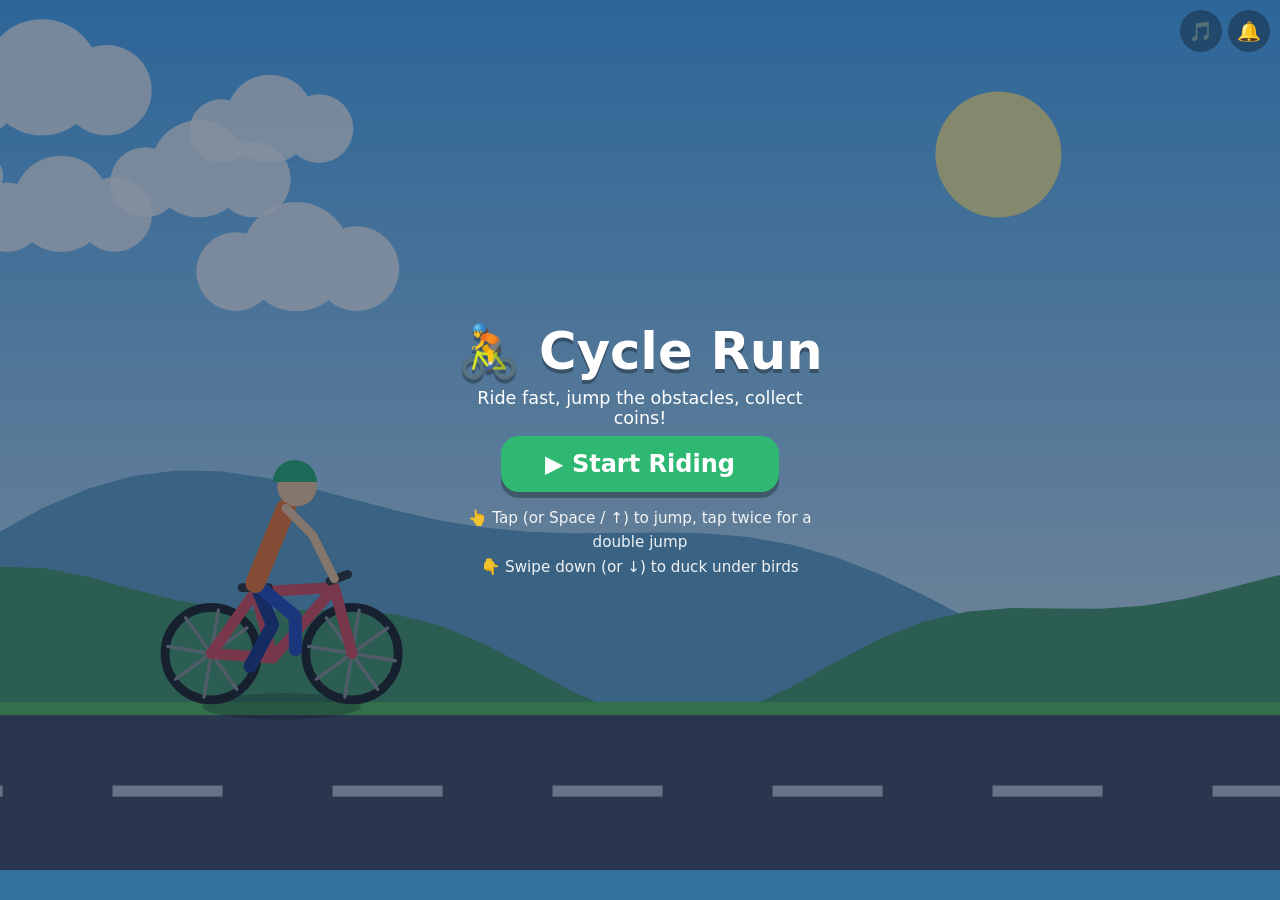
==== Cycle-Run/index.html @ c11e1d07 "Create index.html" ====
<!DOCTYPE html>
<html lang="en">
<head>
<meta charset="utf-8">
<meta name="viewport" content="width=device-width, initial-scale=1, maximum-scale=1, user-scalable=no">
<title>Cycle Run - Bicycle Runner Game</title>
<style>
*{box-sizing:border-box;-webkit-tap-highlight-color:transparent}
html,body{margin:0;height:100%;overflow:hidden;background:#5ec2ff;touch-action:none;user-select:none;-webkit-user-select:none;font-family:"Trebuchet MS",system-ui,sans-serif;color:#fff}
canvas{position:fixed;left:0;top:0;width:100%;height:100%;display:block}
#ov{position:fixed;inset:0;display:flex;align-items:center;justify-content:center;background:rgba(10,30,60,.5);padding:12px;overflow:auto}
.card{text-align:center;max-width:380px;width:100%}
h1{margin:0 0 6px;font-size:clamp(2rem,9vw,3.2rem);text-shadow:0 4px 0 rgba(0,0,0,.3)}
#msg{margin:0 0 8px;font-size:1.1rem}
#stats{font-size:1.2rem;font-weight:800;line-height:1.7;margin-bottom:8px}
#go{border:0;border-radius:18px;font:inherit;font-weight:800;font-size:1.5rem;padding:14px 44px;color:#fff;background:#2eb872;cursor:pointer;box-shadow:0 6px 0 rgba(0,0,0,.3)}
#go:active{transform:translateY(4px);box-shadow:0 2px 0 rgba(0,0,0,.3)}
.how{margin:14px 0 0;font-size:.95rem;line-height:1.6;opacity:.92}
.sb{position:fixed;top:10px;border:0;border-radius:50%;width:42px;height:42px;font-size:1.2rem;background:rgba(0,0,0,.3);color:#fff;cursor:pointer;z-index:5}
#mute{right:10px}#mus{right:58px}
</style>
</head>
<body>
<canvas id="c"></canvas>
<button class="sb" id="mus" aria-label="Music">🎵</button>
<button class="sb" id="mute" aria-label="Sound effects">🔔</button>
<div id="ov">
  <div class="card">
    <h1>🚴 Cycle Run</h1>
    <p id="msg">Ride fast, jump the obstacles, collect coins!</p>
    <div id="stats"></div>
    <button id="go">▶ Start Riding</button>
    <p class="how">👆 Tap (or Space / ↑) to jump, tap twice for a double jump<br>👇 Swipe down (or ↓) to duck under birds</p>
  </div>
</div>
<script>
(function () {
  var $ = function (i) { return document.getElementById(i); };
  var cv = $('c'), cx = cv.getContext('2d'), W = 0, H = 0, U = 1, SW = 600, GY = 0;
  var st = 'idle', dist = 0, speed = 320, coins = 0, py = 0, vy = 0, jumps = 0, duck = 0, duckKey = false;
  var obs = [], cns = [], spawnT = 1.2, t = 0, shake = 0, nextMile = 500, newBest = false;
  var ac = null, muted = false, musicOn = true, mt = null, step = 0;
  var best = +ls('cr_best') || 0;
  var PAL = [['#4fb8ff', '#d8f3ff'], ['#4b3a8f', '#ff9a6b'], ['#0b1040', '#3b4a9a']];
  var STARS = []; for (var k = 0; k < 40; k++) STARS.push([Math.random(), Math.random() * .6, Math.random() * 1.6 + .6]);
  var CLOUDS = []; for (k = 0; k < 6; k++) CLOUDS.push([Math.random() * 900, 30 + Math.random() * 90, .7 + Math.random() * .8]);

  function ls(k) { try { return localStorage.getItem(k); } catch (e) { return null; } }
  function sv(k, v) { try { localStorage.setItem(k, v); } catch (e) {} }
  function rnd(a, b) { return a + Math.random() * (b - a); }
  function hex(c) { return [parseInt(c.substr(1, 2), 16), parseInt(c.substr(3, 2), 16), parseInt(c.substr(5, 2), 16)]; }
  function mix(a, b, f) { var x = hex(a), y = hex(b); return 'rgb(' + x.map(function (v, i) { return Math.round(v + (y[i] - v) * f); }).join(',') + ')'; }

  function resize() {
    var d = Math.min(2, window.devicePixelRatio || 1);
    W = window.innerWidth; H = window.innerHeight;
    cv.width = W * d; cv.height = H * d; cv.style.width = W + 'px'; cv.style.height = H + 'px';
    cx.setTransform(d, 0, 0, d, 0, 0);
    U = Math.max(.5, Math.min(H / 340, W / 480, 2.2)); SW = W / U; GY = H * .78;
  }
  window.addEventListener('resize', resize); resize();

  /* ---------- sound ---------- */
  function ctx() {
    if (!ac) { try { ac = new (window.AudioContext || window.webkitAudioContext)(); } catch (e) {} }
    if (ac && ac.state === 'suspended') ac.resume();
    return ac;
  }
  function tone(f, d, type, vol, f2, delay) {
    if (muted || !ctx()) return;
    var o = ac.createOscillator(), g = ac.createGain(), s = ac.currentTime + (delay || 0);
    o.type = type || 'sine'; o.frequency.setValueAtTime(f, s);
    if (f2) o.frequency.exponentialRampToValueAtTime(f2, s + d);
    g.gain.setValueAtTime(vol || .15, s); g.gain.exponentialRampToValueAtTime(.001, s + d);
    o.connect(g); g.connect(ac.destination); o.start(s); o.stop(s + d);
  }
  function noise(d, vol) {
    if (muted || !ctx()) return;
    var n = Math.floor(ac.sampleRate * d), b = ac.createBuffer(1, n, ac.sampleRate), a = b.getChannelData(0);
    for (var i = 0; i < n; i++) a[i] = (Math.random() * 2 - 1) * (1 - i / n);
    var s = ac.createBufferSource(), g = ac.createGain(); s.buffer = b; g.gain.value = vol || .3;
    s.connect(g); g.connect(ac.destination); s.start();
  }
  var sfx = {
    jump: function () { tone(300, .18, 'square', .08, 700); },
    jump2: function () { tone(450, .18, 'square', .08, 900); },
    coin: function () { tone(988, .08, 'square', .07); tone(1319, .14, 'square', .07, 0, .07); },
    duck: function () { tone(260, .15, 'triangle', .1, 110); },
    crash: function () { noise(.5, .4); tone(160, .5, 'sawtooth', .18, 40); },
    bell: function () { tone(1568, .6, 'triangle', .12); tone(2093, .8, 'triangle', .08, 0, .08); }
  };
  var MEL = [0, 4, 7, 9, 7, 4, 2, 4, 0, 4, 7, 12, 9, 7, 4, 2], BASS = [0, 0, -5, -5, -3, -3, -5, -7];
  function music(on) {
    clearInterval(mt); mt = null;
    if (!on || !musicOn) return;
    mt = setInterval(function () {
      if (muted || !ac) return;
      tone(261.63 * Math.pow(2, MEL[step % 16] / 12), .2, 'triangle', .05);
      if (step % 2 === 0) tone(130.81 * Math.pow(2, BASS[(step >> 1) % 8] / 12), .35, 'sine', .07);
      step++;
    }, 190 - Math.min(60, speed / 12));
  }

  /* ---------- game flow ---------- */
  function score() { return Math.floor(dist / 20) + coins * 5; }
  function reset() {
    ctx(); obs = []; cns = []; dist = 0; coins = 0; py = 0; vy = 0; jumps = 0; duck = 0; speed = 320;
    spawnT = 1.4; shake = 0; nextMile = 500; newBest = false; st = 'play'; step = 0;
    $('ov').style.display = 'none'; music(true);
  }
  function crash() {
    st = 'over'; shake = 1; sfx.crash(); music(false);
    var sc = score();
    if (sc > best) { best = sc; newBest = true; sv('cr_best', best); }
    $('msg').textContent = newBest ? '🏆 New best score!' : 'Oops, you fell off!';
    $('stats').innerHTML = 'Score: ' + sc + '<br>💰 Coins: ' + coins + '<br>🏅 Best: ' + best;
    $('go').textContent = '↻ Ride again';
    setTimeout(function () { if (st === 'over') $('ov').style.display = 'flex'; }, 800);
  }

  function spawn() {
    var r = Math.random(), x = SW + 80, i;
    if (r < .28) {
      var n = Math.floor(rnd(4, 8)), y = Math.random() < .5 ? 26 : 70;
      for (i = 0; i < n; i++) cns.push({ x: x + i * 36, y: y });
    } else {
      var types = ['rock', 'log', 'cone'];
      if (dist > 800) types.push('bird', 'bird');
      var ty = types[Math.floor(Math.random() * types.length)], o;
      if (ty === 'rock') o = { t: ty, w: 40, h: 28, oy: 0 };
      else if (ty === 'log') o = { t: ty, w: 66, h: 24, oy: 0 };
      else if (ty === 'cone') o = { t: ty, w: 28, h: 42, oy: 0 };
      else o = { t: ty, w: 44, h: 24, oy: 58 };
      o.x = x; obs.push(o);
      if (ty !== 'bird' && Math.random() < .6) for (i = 0; i < 5; i++) cns.push({ x: x + (i - 2) * 34, y: 62 + 46 * Math.sin(i / 4 * Math.PI) });
    }
    spawnT = rnd(1.05, 1.9) - Math.min(.3, speed / 3000);
  }

  function update(dt) {
    t += dt;
    if (st === 'idle') { dist += 240 * dt; return; }
    if (st === 'over') { shake = Math.max(0, shake - dt * 3); return; }
    speed = 320 + Math.min(420, dist / 60); dist += speed * dt;
    if (py > 0 || vy > 0) { vy -= 1560 * dt; py += vy * dt; if (py <= 0) { py = 0; vy = 0; jumps = 0; } }
    if (duck > 0) duck -= dt;
    spawnT -= dt; if (spawnT <= 0) spawn();
    var px = Math.max(70, SW * .22), isDuck = (duck > 0 || duckKey) && py === 0;
    var bx0 = px - 18, bx1 = px + 24, by0 = py + 4, by1 = py + (isDuck ? 48 : 82);
    for (var i = 0; i < obs.length; i++) {
      var o = obs[i]; o.x -= speed * dt;
      if (o.x + o.w / 2 > bx0 && o.x - o.w / 2 < bx1 && o.oy + o.h - 4 > by0 && o.oy + 4 < by1) { crash(); return; }
    }
    for (i = 0; i < cns.length; i++) {
      var c = cns[i]; c.x -= speed * dt;
      var dx = c.x - (px + 4), dy = c.y - (py + (isDuck ? 24 : 42));
      if (!c.got && dx * dx + dy * dy < 900) { c.got = 1; coins++; sfx.coin(); }
    }
    obs = obs.filter(function (o) { return o.x > -100; });
    cns = cns.filter(function (c) { return !c.got && c.x > -50; });
    if (score() >= nextMile) { nextMile += 500; sfx.bell(); }
  }

  /* ---------- drawing ---------- */
  function line(a, b, c, d) { cx.beginPath(); cx.moveTo(a, b); cx.lineTo(c, d); cx.stroke(); }
  function wheel(x, y, a) {
    cx.strokeStyle = '#222'; cx.lineWidth = 4; cx.beginPath(); cx.arc(x, y, 21, 0, 7); cx.stroke();
    cx.lineWidth = 1.5; cx.strokeStyle = '#999';
    for (var i = 0; i < 4; i++) { var q = a + i * Math.PI / 4; line(x - Math.cos(q) * 20, y - Math.sin(q) * 20, x + Math.cos(q) * 20, y + Math.sin(q) * 20); }
  }
  function bike(x, y, dk) {
    cx.save(); cx.translate(x, y);
    if (py > 0) cx.rotate(-.1 + Math.min(.2, vy / 3000));
    cx.lineCap = 'round'; cx.lineJoin = 'round';
    var wa = dist * .05, pa = dist * .035;
    wheel(-32, -22, wa); wheel(32, -22, wa);
    cx.strokeStyle = '#e8505b'; cx.lineWidth = 5;
    cx.beginPath(); cx.moveTo(-32, -22); cx.lineTo(-4, -20); cx.lineTo(-12, -50); cx.lineTo(-32, -22);
    cx.moveTo(-12, -50); cx.lineTo(24, -52); cx.lineTo(-4, -20); cx.moveTo(24, -52); cx.lineTo(32, -22); cx.stroke();
    cx.strokeStyle = '#333'; cx.lineWidth = 4; line(-18, -52, -6, -52); line(22, -55, 30, -58);
    var hip = [-12, -54], pedA = [-4 + Math.cos(pa) * 11, -20 + Math.sin(pa) * 11], pedB = [-4 - Math.cos(pa) * 11, -20 - Math.sin(pa) * 11];
    [[pedB, '#1f3a8a'], [pedA, '#2d4fc0']].forEach(function (p) {
      var f = p[0], kx = (hip[0] + f[0]) / 2 + 9, ky = (hip[1] + f[1]) / 2;
      cx.strokeStyle = p[1]; cx.lineWidth = 6; cx.beginPath(); cx.moveTo(hip[0], hip[1]); cx.lineTo(kx, ky); cx.lineTo(f[0], f[1]); cx.stroke();
    });
    var sh = dk ? [10, -72] : [2, -88];
    cx.strokeStyle = '#ff7a2f'; cx.lineWidth = 9; line(hip[0], hip[1], sh[0], sh[1]);
    cx.strokeStyle = '#ffcf9f'; cx.lineWidth = 4; cx.beginPath(); cx.moveTo(sh[0], sh[1]); cx.lineTo(sh[0] + 12, sh[1] + 12); cx.lineTo(24, -56); cx.stroke();
    cx.fillStyle = '#ffcf9f'; cx.beginPath(); cx.arc(sh[0] + 5, sh[1] - 10, 9, 0, 7); cx.fill();
    cx.fillStyle = '#2eb872'; cx.beginPath(); cx.arc(sh[0] + 4, sh[1] - 12, 10, Math.PI, 0); cx.fill();
    cx.restore();
  }
  function drawObs(o) {
    var x = o.x, y = -o.oy;
    if (o.t === 'rock') { cx.fillStyle = '#7b8190'; cx.beginPath(); cx.moveTo(x - 20, y); cx.lineTo(x - 14, y - 22); cx.lineTo(x + 2, y - 28); cx.lineTo(x + 18, y - 18); cx.lineTo(x + 20, y); cx.fill(); cx.fillStyle = '#9aa1b3'; cx.fillRect(x - 6, y - 24, 8, 5); }
    else if (o.t === 'log') { cx.fillStyle = '#8b5a2b'; cx.fillRect(x - 33, y - 24, 66, 24); cx.fillStyle = '#c28b4e'; cx.beginPath(); cx.ellipse(x + 33, y - 12, 6, 12, 0, 0, 7); cx.fill(); cx.strokeStyle = '#5b3a1b'; cx.lineWidth = 2; line(x - 20, y - 18, x + 10, y - 18); line(x - 26, y - 8, x + 4, y - 8); }
    else if (o.t === 'cone') { cx.fillStyle = '#ff7a2f'; cx.beginPath(); cx.moveTo(x - 12, y); cx.lineTo(x, y - 42); cx.lineTo(x + 12, y); cx.fill(); cx.fillStyle = '#fff'; cx.fillRect(x - 8, y - 22, 16, 6); cx.fillStyle = '#333'; cx.fillRect(x - 16, y - 4, 32, 4); }
    else {
      var fl = Math.sin(t * 16) * 12, by = y - 36;
      cx.fillStyle = '#3d2b6b'; cx.beginPath(); cx.ellipse(x, by, 18, 10, 0, 0, 7); cx.fill();
      cx.beginPath(); cx.moveTo(x - 4, by); cx.lineTo(x + 6, by - 18 - fl); cx.lineTo(x + 14, by); cx.fill();
      cx.fillStyle = '#ffb300'; cx.beginPath(); cx.moveTo(x - 17, by - 2); cx.lineTo(x - 28, by + 2); cx.lineTo(x - 17, by + 4); cx.fill();
      cx.fillStyle = '#fff'; cx.beginPath(); cx.arc(x - 10, by - 3, 2.5, 0, 7); cx.fill();
    }
  }
  function hills(col, amp, base, sp, wl) {
    cx.fillStyle = col; cx.beginPath(); cx.moveTo(0, 0);
    for (var x = 0; x <= SW + 20; x += 20) cx.lineTo(x, -base - amp * (Math.sin((x + dist * sp) / wl) + Math.sin((x + dist * sp) / (wl * .43)) * .4));
    cx.lineTo(SW + 20, 0); cx.closePath(); cx.fill();
  }

  function draw() {
    var ph = (dist / 5000) % 3, i0 = Math.floor(ph), f = ph - i0, i1 = (i0 + 1) % 3;
    var top = mix(PAL[i0][0], PAL[i1][0], f), bot = mix(PAL[i0][1], PAL[i1][1], f);
    var night = i0 === 1 ? f : i0 === 2 ? 1 - f : 0;
    cx.save();
    if (shake > 0) cx.translate((Math.random() - .5) * shake * 16, (Math.random() - .5) * shake * 16);
    var g = cx.createLinearGradient(0, 0, 0, GY); g.addColorStop(0, top); g.addColorStop(1, bot);
    cx.fillStyle = g; cx.fillRect(-20, -20, W + 40, GY + 20);
    if (night > .05) { cx.fillStyle = 'rgba(255,255,255,' + night + ')'; STARS.forEach(function (s) { cx.beginPath(); cx.arc(s[0] * W, s[1] * GY, s[2], 0, 7); cx.fill(); }); }
    cx.fillStyle = night > .5 ? '#f4f1c9' : '#fff3a0'; cx.beginPath(); cx.arc(W * .78, GY * .22, Math.min(H, W) * .07, 0, 7); cx.fill();
    cx.fillStyle = 'rgba(255,255,255,' + (.85 - night * .6) + ')';
    CLOUDS.forEach(function (c) {
      var x = ((c[0] - dist * .05) % (W + 200) + W + 200) % (W + 200) - 100, s = c[2] * U;
      cx.beginPath(); cx.arc(x, c[1] * U, 18 * s, 0, 7); cx.arc(x + 20 * s, c[1] * U + 4 * s, 14 * s, 0, 7); cx.arc(x - 20 * s, c[1] * U + 5 * s, 13 * s, 0, 7); cx.fill();
    });
    cx.translate(0, GY); cx.scale(U, U);
    hills(mix('#6aa8c9', '#243063', night), 40, 60, .08, 120);
    hills(mix('#4f9d6b', '#1d3a4f', night), 28, 30, .2, 80);
    cx.fillStyle = mix('#5cc15a', '#1f6b3d', night); cx.fillRect(-10, 0, SW + 20, 40);
    cx.fillStyle = '#4a4e5e'; cx.fillRect(-10, 6, SW + 20, 70);
    cx.fillStyle = 'rgba(255,255,255,.7)';
    for (var x = -((dist) % 100); x < SW + 20; x += 100) cx.fillRect(x, 38, 50, 5);
    var px = Math.max(70, SW * .22), isDuck = (duck > 0 || duckKey) && py === 0;
    cns.forEach(function (c) {
      var w = Math.abs(Math.cos(t * 6 + c.x / 40)) * 7 + 3;
      cx.fillStyle = '#ffd24a'; cx.beginPath(); cx.ellipse(c.x, -c.y, w, 10, 0, 0, 7); cx.fill();
      cx.strokeStyle = '#b8860b'; cx.lineWidth = 2; cx.stroke();
    });
    obs.forEach(drawObs);
    cx.fillStyle = 'rgba(0,0,0,.25)'; cx.beginPath(); cx.ellipse(px, 2, 36 - Math.min(py, 100) * .15, 6, 0, 0, 7); cx.fill();
    bike(px, -py, isDuck);
    cx.restore();
    if (st === 'play' || st === 'over') {
      var fs = Math.max(18, Math.min(W, H) * .06);
      cx.font = '800 ' + fs + 'px "Trebuchet MS",sans-serif'; cx.textBaseline = 'top'; cx.lineWidth = 4; cx.strokeStyle = 'rgba(0,0,0,.45)'; cx.fillStyle = '#fff';
      cx.textAlign = 'left'; cx.strokeText('Score ' + score(), 14, 12); cx.fillText('Score ' + score(), 14, 12);
      cx.fillStyle = '#ffd24a'; cx.beginPath(); cx.arc(W / 2 - fs * .5, 12 + fs * .55, fs * .4, 0, 7); cx.fill(); cx.strokeStyle = '#b8860b'; cx.lineWidth = 3; cx.stroke();
      cx.lineWidth = 4; cx.strokeStyle = 'rgba(0,0,0,.45)'; cx.fillStyle = '#fff'; cx.strokeText(String(coins), W / 2 + fs * .1, 12); cx.fillText(String(coins), W / 2 + fs * .1, 12);
    }
  }

  var last = 0;
  function loop(ts) { var dt = Math.min(.033, (ts - last) / 1000 || 0); last = ts; update(dt); draw(); requestAnimationFrame(loop); }
  requestAnimationFrame(loop);

  /* ---------- controls ---------- */
  function jump() {
    if (st !== 'play' || jumps >= 2) return;
    vy = jumps === 0 ? 590 : 520; jumps++; duck = 0; (jumps === 1 ? sfx.jump : sfx.jump2)();
    if (py === 0) py = .01;
  }
  function doDuck() { if (st !== 'play') return; if (py > 0) { vy = -700; } else { duck = .6; sfx.duck(); } }
  document.addEventListener('keydown', function (e) {
    var k = e.key;
    if (k === 'ArrowUp' || k === 'w' || k === 'W' || k === ' ') { if (st === 'play') jump(); else if (k === ' ' && $('ov').style.display !== 'none') reset(); e.preventDefault(); }
    else if (k === 'ArrowDown' || k === 's' || k === 'S') { if (!duckKey) doDuck(); duckKey = true; e.preventDefault(); }
    else if (k === 'Enter' && st !== 'play') reset();
  });
  document.addEventListener('keyup', function (e) { if (e.key === 'ArrowDown' || e.key === 's' || e.key === 'S') duckKey = false; });
  var sy = 0, sx = 0, dn = false;
  cv.addEventListener('pointerdown', function (e) { sx = e.clientX; sy = e.clientY; dn = true; });
  window.addEventListener('pointerup', function (e) {
    if (!dn) return; dn = false;
    var dy = e.clientY - sy, dx = e.clientX - sx;
    if (dy > 35 && dy > Math.abs(dx)) doDuck(); else jump();
  });
  $('go').onclick = reset;
  $('mute').onclick = function () { muted = !muted; this.textContent = muted ? '🔕' : '🔔'; };
  $('mus').onclick = function () { musicOn = !musicOn; this.style.opacity = musicOn ? 1 : .45; music(st === 'play'); };
  if (best) $('stats').innerHTML = '🏅 Best: ' + best;
})();
</script>
</body>
</html>
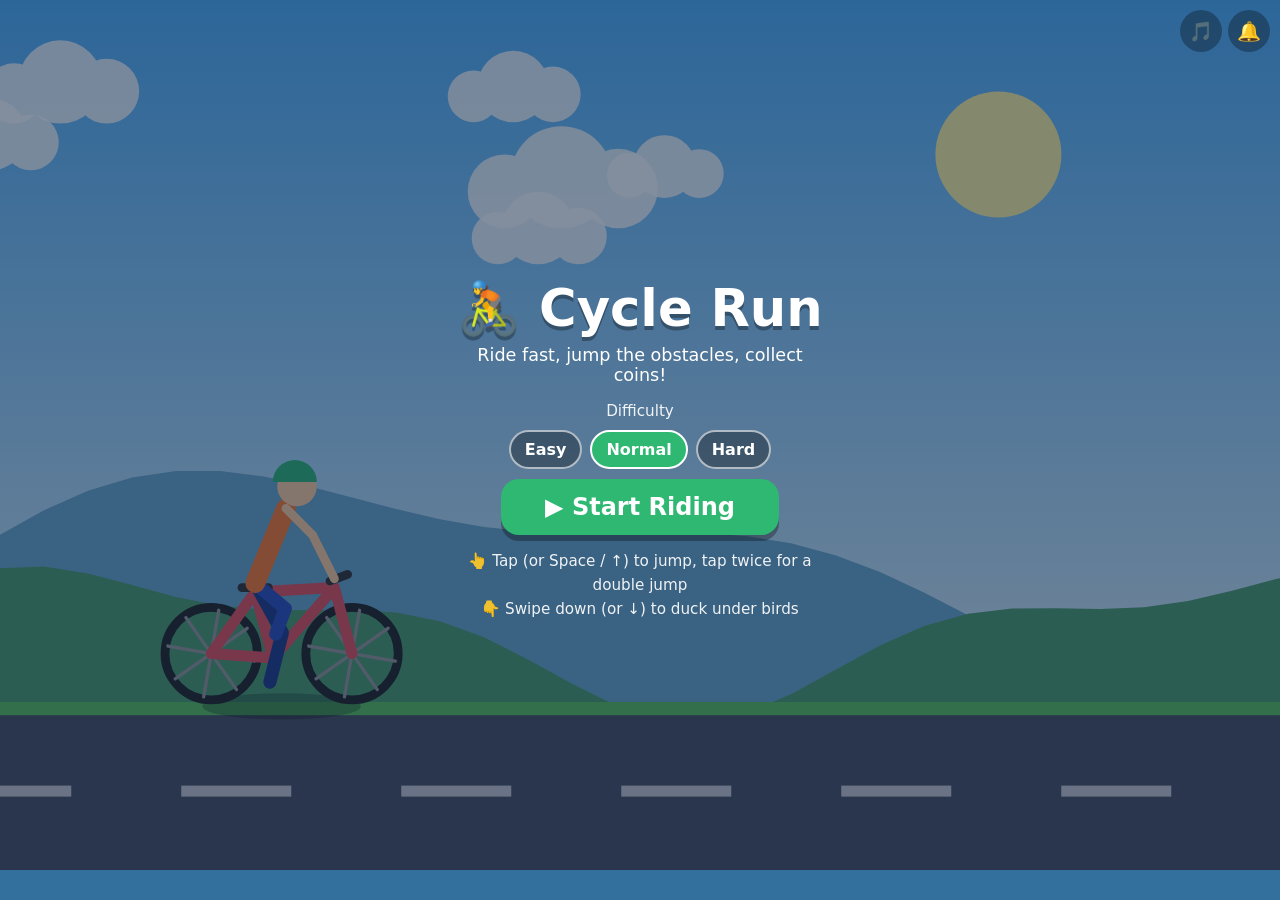
==== commit 28943cf5: "Update index.html" ====
--- a/Cycle-Run/index.html
+++ b/Cycle-Run/index.html
@@ -14,6 +14,7 @@
 #msg{margin:0 0 8px;font-size:1.1rem}
 #stats{font-size:1.2rem;font-weight:800;line-height:1.7;margin-bottom:8px}
 #go{border:0;border-radius:18px;font:inherit;font-weight:800;font-size:1.5rem;padding:14px 44px;color:#fff;background:#2eb872;cursor:pointer;box-shadow:0 6px 0 rgba(0,0,0,.3)}
+.chips{display:flex;gap:8px;justify-content:center;flex-wrap:wrap;margin:6px 0 10px}.chip{border:2px solid rgba(255,255,255,.6);background:rgba(0,0,0,.3);color:#fff;font:inherit;font-weight:800;padding:8px 14px;border-radius:999px;cursor:pointer}.chip.on{background:#2eb872;border-color:#fff}
 #go:active{transform:translateY(4px);box-shadow:0 2px 0 rgba(0,0,0,.3)}
 .how{margin:14px 0 0;font-size:.95rem;line-height:1.6;opacity:.92}
 .sb{position:fixed;top:10px;border:0;border-radius:50%;width:42px;height:42px;font-size:1.2rem;background:rgba(0,0,0,.3);color:#fff;cursor:pointer;z-index:5}
@@ -29,6 +30,7 @@
     <h1>🚴 Cycle Run</h1>
     <p id="msg">Ride fast, jump the obstacles, collect coins!</p>
     <div id="stats"></div>
+    <div class="how">Difficulty</div><div id="diff" class="chips"></div>
     <button id="go">▶ Start Riding</button>
     <p class="how">👆 Tap (or Space / ↑) to jump, tap twice for a double jump<br>👇 Swipe down (or ↓) to duck under birds</p>
   </div>
@@ -41,6 +43,14 @@
   var obs = [], cns = [], spawnT = 1.2, t = 0, shake = 0, nextMile = 500, newBest = false;
   var ac = null, muted = false, musicOn = true, mt = null, step = 0;
   var best = +ls('cr_best') || 0;
+  var DN = ['Easy', 'Normal', 'Hard'], DF = [.8, 1, 1.2], diff = (function () { var v = ls('cr_diff'); return v === null ? 1 : Math.min(2, Math.max(0, +v)); })();
+  function buildMenu() {
+    var d = $('diff'); d.innerHTML = '';
+    DN.forEach(function (n, i) {
+      var b = document.createElement('button'); b.className = 'chip' + (i === diff ? ' on' : ''); b.textContent = n;
+      b.onclick = function () { diff = i; sv('cr_diff', i); buildMenu(); }; d.appendChild(b);
+    });
+  }
   var PAL = [['#4fb8ff', '#d8f3ff'], ['#4b3a8f', '#ff9a6b'], ['#0b1040', '#3b4a9a']];
   var STARS = []; for (var k = 0; k < 40; k++) STARS.push([Math.random(), Math.random() * .6, Math.random() * 1.6 + .6]);
   var CLOUDS = []; for (k = 0; k < 6; k++) CLOUDS.push([Math.random() * 900, 30 + Math.random() * 90, .7 + Math.random() * .8]);
@@ -114,7 +124,7 @@
     if (sc > best) { best = sc; newBest = true; sv('cr_best', best); }
     $('msg').textContent = newBest ? '🏆 New best score!' : 'Oops, you fell off!';
     $('stats').innerHTML = 'Score: ' + sc + '<br>💰 Coins: ' + coins + '<br>🏅 Best: ' + best;
-    $('go').textContent = '↻ Ride again';
+    $('go').textContent = '↻ Ride again'; buildMenu();
     setTimeout(function () { if (st === 'over') $('ov').style.display = 'flex'; }, 800);
   }
 
@@ -141,7 +151,7 @@
     t += dt;
     if (st === 'idle') { dist += 240 * dt; return; }
     if (st === 'over') { shake = Math.max(0, shake - dt * 3); return; }
-    speed = 320 + Math.min(420, dist / 60); dist += speed * dt;
+    speed = (320 + Math.min(420, dist / 60)) * DF[diff]; dist += speed * dt;
     if (py > 0 || vy > 0) { vy -= 1560 * dt; py += vy * dt; if (py <= 0) { py = 0; vy = 0; jumps = 0; } }
     if (duck > 0) duck -= dt;
     spawnT -= dt; if (spawnT <= 0) spawn();
@@ -278,6 +288,7 @@
   $('go').onclick = reset;
   $('mute').onclick = function () { muted = !muted; this.textContent = muted ? '🔕' : '🔔'; };
   $('mus').onclick = function () { musicOn = !musicOn; this.style.opacity = musicOn ? 1 : .45; music(st === 'play'); };
+  buildMenu();
   if (best) $('stats').innerHTML = '🏅 Best: ' + best;
 })();
 </script>
